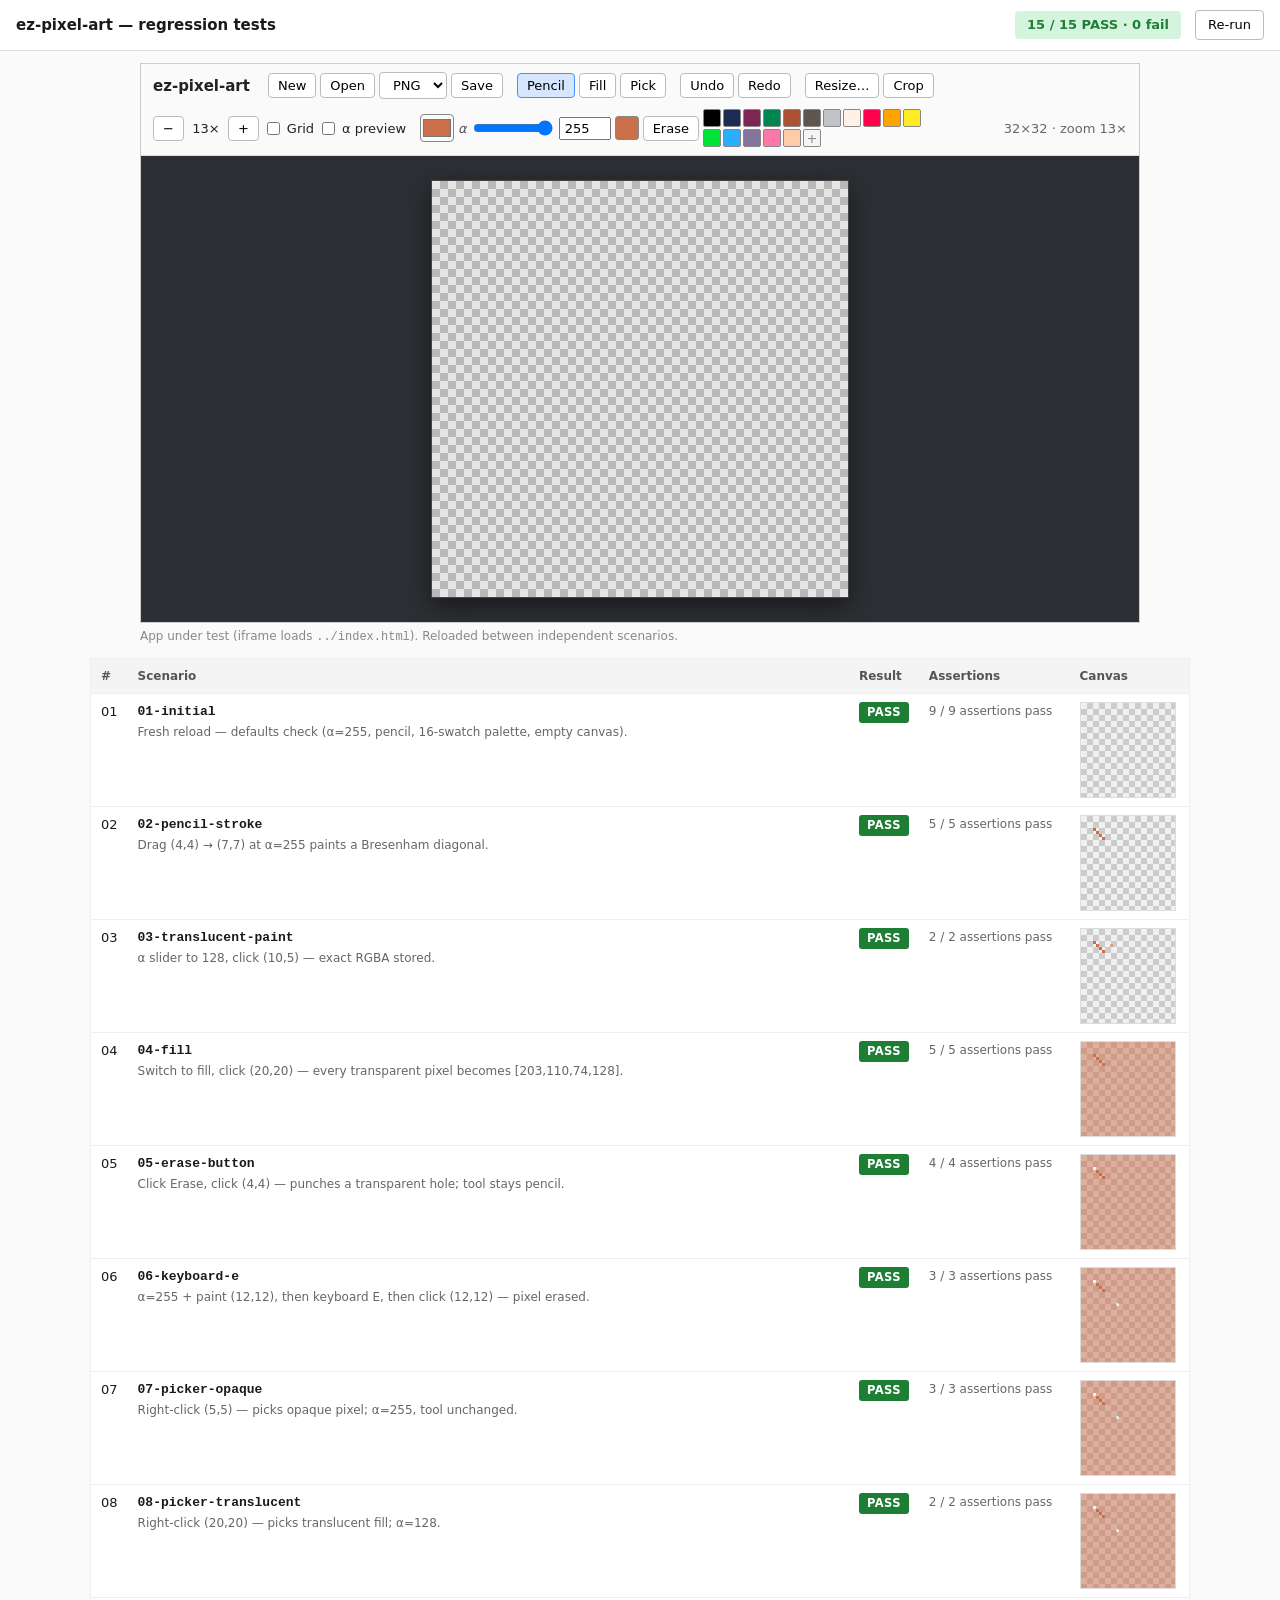
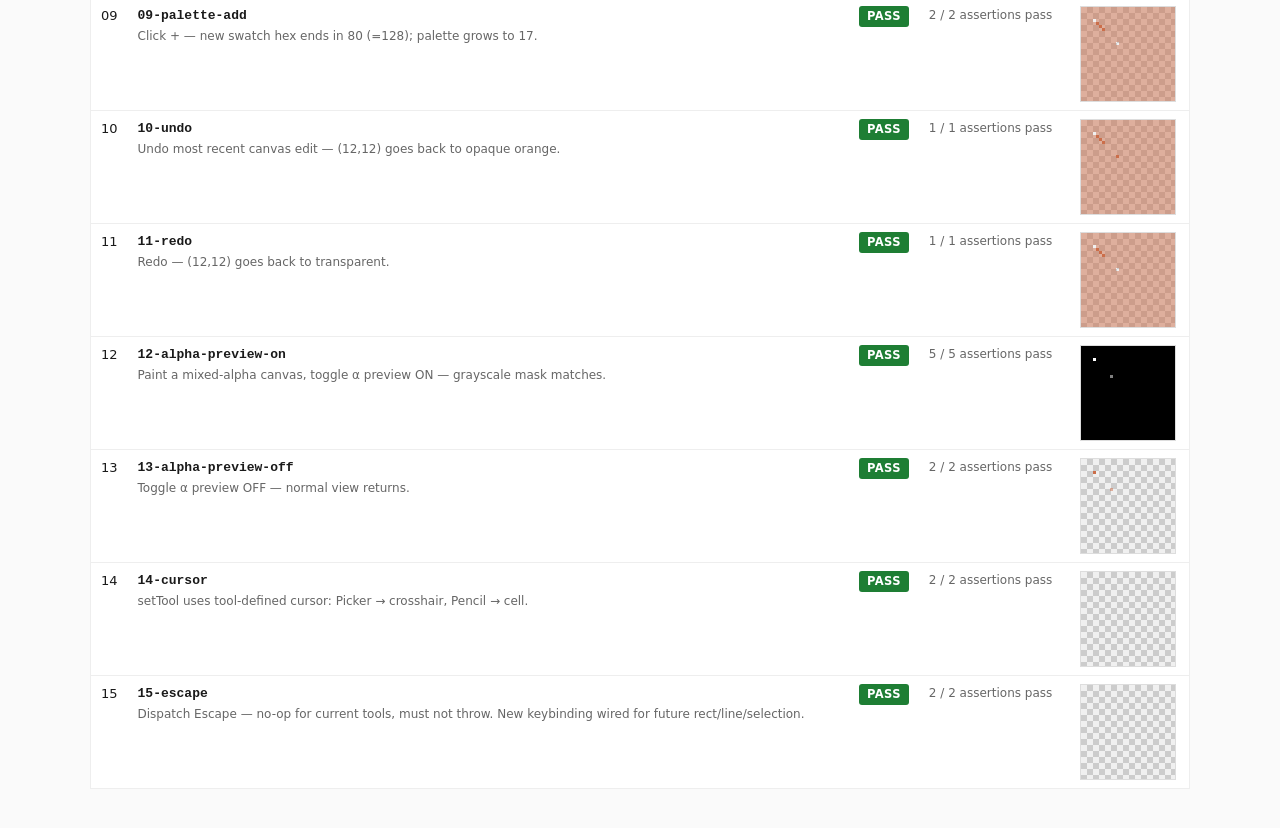
==== tests/index.html @ 92d0f86b "Add pure-browser regression test harness tests/index.html loads the app in an iframe and runs scenar" ====
<!DOCTYPE html>
<html lang="en">
<head>
<meta charset="UTF-8">
<meta name="viewport" content="width=device-width, initial-scale=1">
<title>ez-pixel-art — regression tests</title>
<style>
  * { box-sizing: border-box; }
  body {
    margin: 0;
    font: 13px/1.5 -apple-system, system-ui, sans-serif;
    background: #fafafa;
    color: #1a1a1a;
  }
  header {
    display: flex;
    align-items: center;
    gap: 14px;
    padding: 10px 16px;
    background: #fff;
    border-bottom: 1px solid #ddd;
    position: sticky;
    top: 0;
    z-index: 10;
  }
  header h1 { margin: 0; font-size: 15px; flex: 1; }
  #summary {
    font-weight: 600;
    padding: 4px 12px;
    border-radius: 4px;
    font-size: 13px;
    background: #eee;
    color: #555;
  }
  #summary.running { background: #fff8d4; color: #8a6800; }
  #summary.pass    { background: #d4f4dd; color: #1e7e34; }
  #summary.fail    { background: #fcd6d6; color: #b30000; }
  #run {
    padding: 4px 12px;
    border: 1px solid #bbb;
    border-radius: 4px;
    background: #fff;
    cursor: pointer;
    font: inherit;
  }
  #run:hover { background: #eef; }

  .frame-wrap {
    width: 95%;
    max-width: 1000px;
    margin: 12px auto;
  }
  #app {
    display: block;
    width: 100%;
    height: 560px;
    border: 1px solid #ccc;
    background: #fff;
  }
  .frame-note {
    color: #888;
    font-size: 12px;
    margin: 4px 0 0;
  }

  #results {
    width: 95%;
    max-width: 1100px;
    margin: 8px auto 40px;
    border-collapse: collapse;
    background: #fff;
    border: 1px solid #eee;
  }
  #results th, #results td {
    text-align: left;
    vertical-align: top;
    padding: 8px 10px;
    border-bottom: 1px solid #eee;
  }
  #results th {
    background: #f4f4f4;
    font-weight: 600;
    font-size: 12px;
    color: #555;
  }
  #results tr.fail td { background: #fff5f5; }

  .label { font-weight: 600; font-size: 13px; font-family: ui-monospace, "SF Mono", Menlo, monospace; }
  .desc  { font-size: 12px; color: #666; margin-top: 2px; }
  .badge {
    display: inline-block;
    padding: 2px 8px;
    border-radius: 3px;
    font-size: 11.5px;
    font-weight: 600;
    letter-spacing: 0.4px;
  }
  .badge-pass { background: #1e7e34; color: #fff; }
  .badge-fail { background: #c0392b; color: #fff; }
  .assert-summary { font-size: 12px; color: #666; }
  .failure {
    font-size: 12.5px;
    color: #c0392b;
    margin-top: 4px;
    font-family: ui-monospace, "SF Mono", Menlo, monospace;
  }
  .failure code {
    background: #fff;
    padding: 1px 4px;
    border: 1px solid #f0c0c0;
    border-radius: 3px;
    word-break: break-word;
  }
  .error {
    color: #c0392b;
    font: 12px ui-monospace, "SF Mono", Menlo, monospace;
    white-space: pre-wrap;
    word-break: break-word;
  }
  .canvas-thumb {
    width: 96px;
    height: 96px;
    image-rendering: pixelated;
    image-rendering: crisp-edges;
    border: 1px solid #ddd;
    background:
      linear-gradient(45deg, #ccc 25%, transparent 25%),
      linear-gradient(-45deg, #ccc 25%, transparent 25%),
      linear-gradient(45deg, transparent 75%, #ccc 75%),
      linear-gradient(-45deg, transparent 75%, #ccc 75%);
    background-size: 12px 12px;
    background-position: 0 0, 0 6px, 6px -6px, -6px 0;
    background-color: #f0f0f0;
    display: block;
  }
</style>
</head>
<body>
<header>
  <h1>ez-pixel-art — regression tests</h1>
  <span id="summary">Initialising…</span>
  <button id="run">Re-run</button>
</header>

<div class="frame-wrap">
  <iframe id="app" title="app under test"></iframe>
  <p class="frame-note">App under test (iframe loads <code>../index.html</code>). Reloaded between independent scenarios.</p>
</div>

<table id="results">
  <thead>
    <tr>
      <th style="width:36px">#</th>
      <th>Scenario</th>
      <th style="width:64px">Result</th>
      <th>Assertions</th>
      <th style="width:120px">Canvas</th>
    </tr>
  </thead>
  <tbody></tbody>
</table>

<script src="scenarios.js"></script>
<script src="runner.js"></script>
</body>
</html>
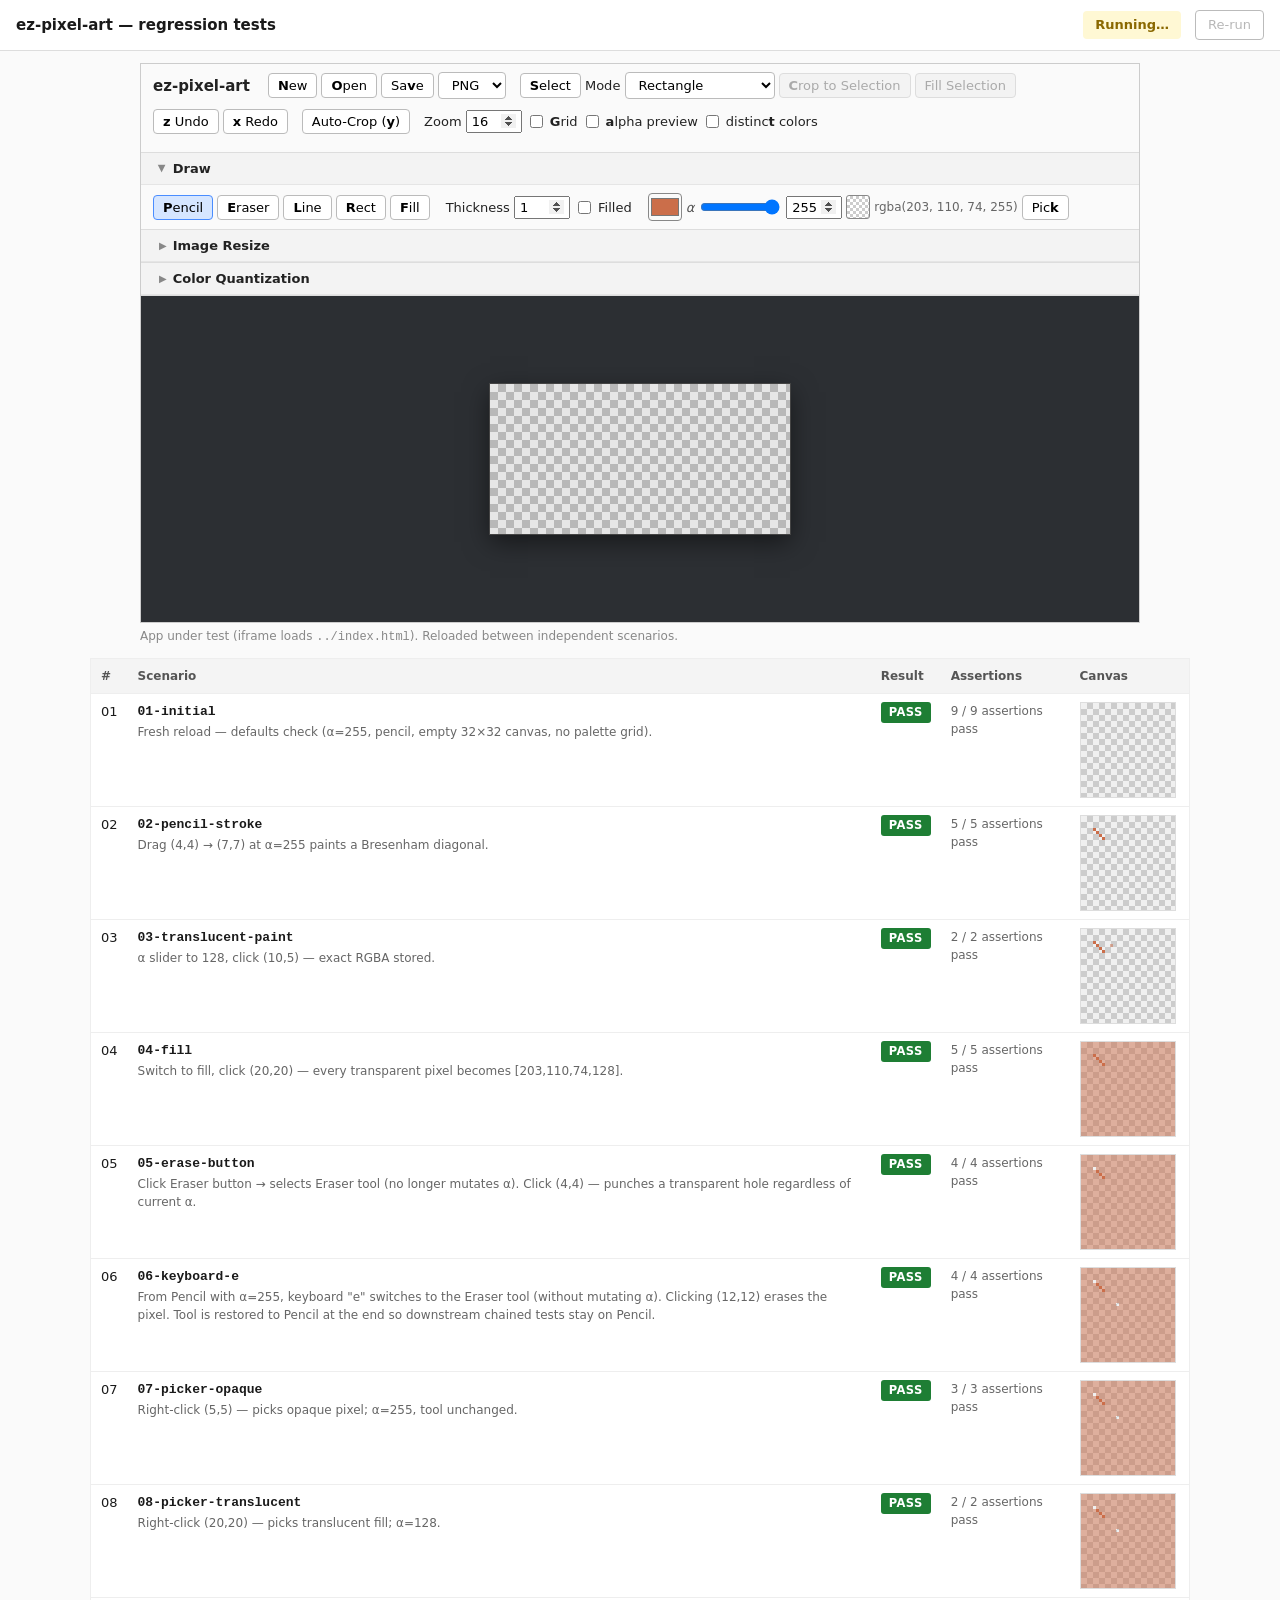
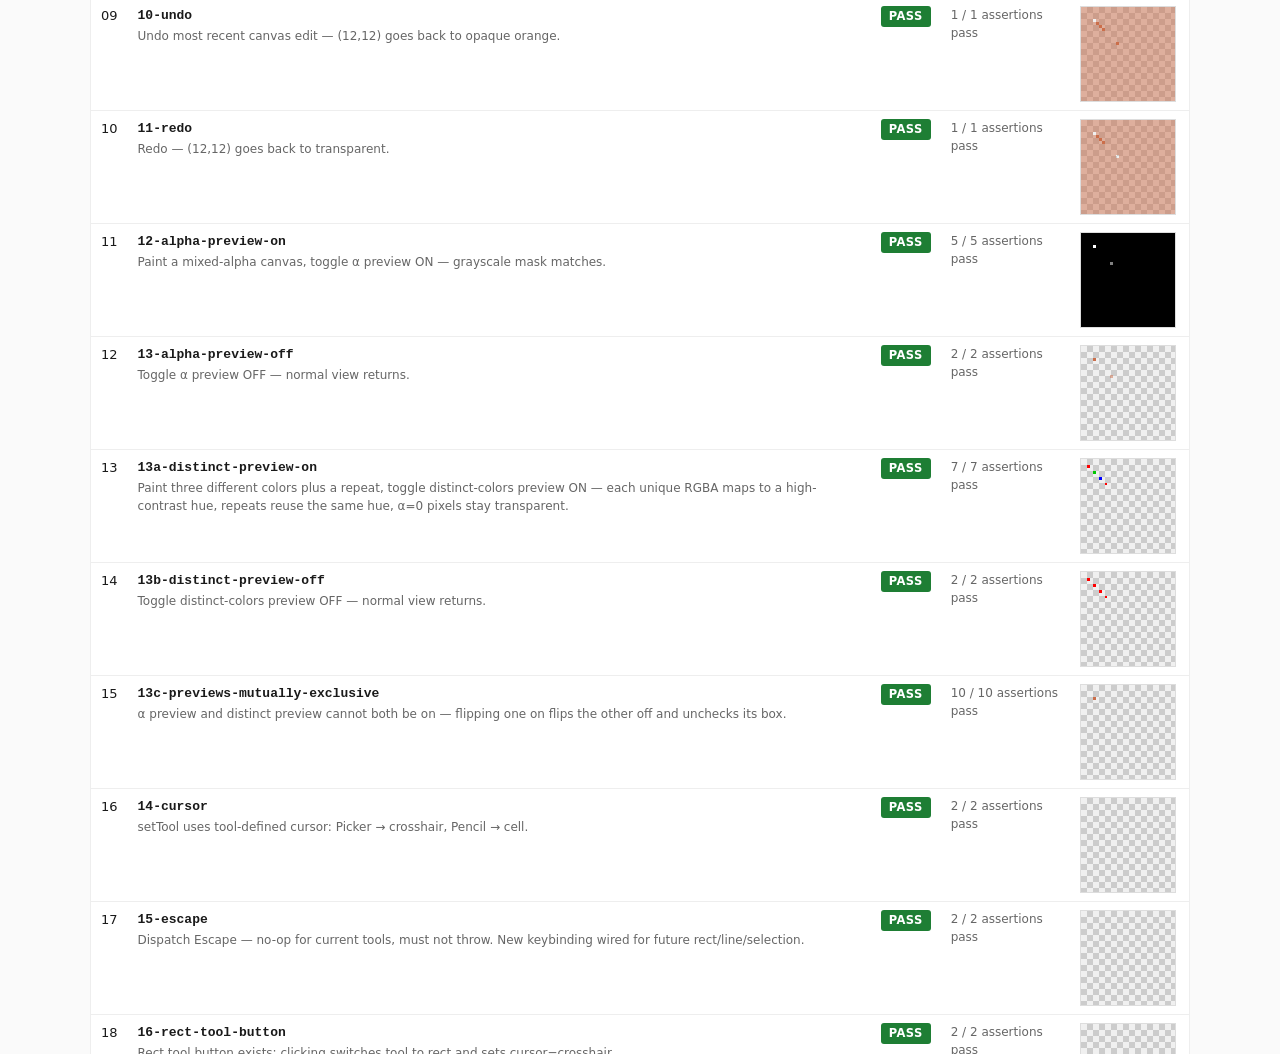
==== commit b0f7eca6: "Draw panel, Eraser tool, expanded shortcuts, resize-by-pixel-size prompt-4 — misc polish: - New coll" ====
--- a/tests/index.html
+++ b/tests/index.html
@@ -160,7 +160,15 @@
   <tbody></tbody>
 </table>
 
-<script src="scenarios.js"></script>
-<script src="runner.js"></script>
+<script>
+// Cache-bust the test scripts so reloads always pick up the latest
+// scenarios.js / runner.js (the browser would otherwise serve stale
+// copies from the HTTP cache).
+(() => {
+  const t = Date.now();
+  document.write('<script src="scenarios.js?_t=' + t + '"><\/script>');
+  document.write('<script src="runner.js?_t=' + t + '"><\/script>');
+})();
+</script>
 </body>
 </html>
